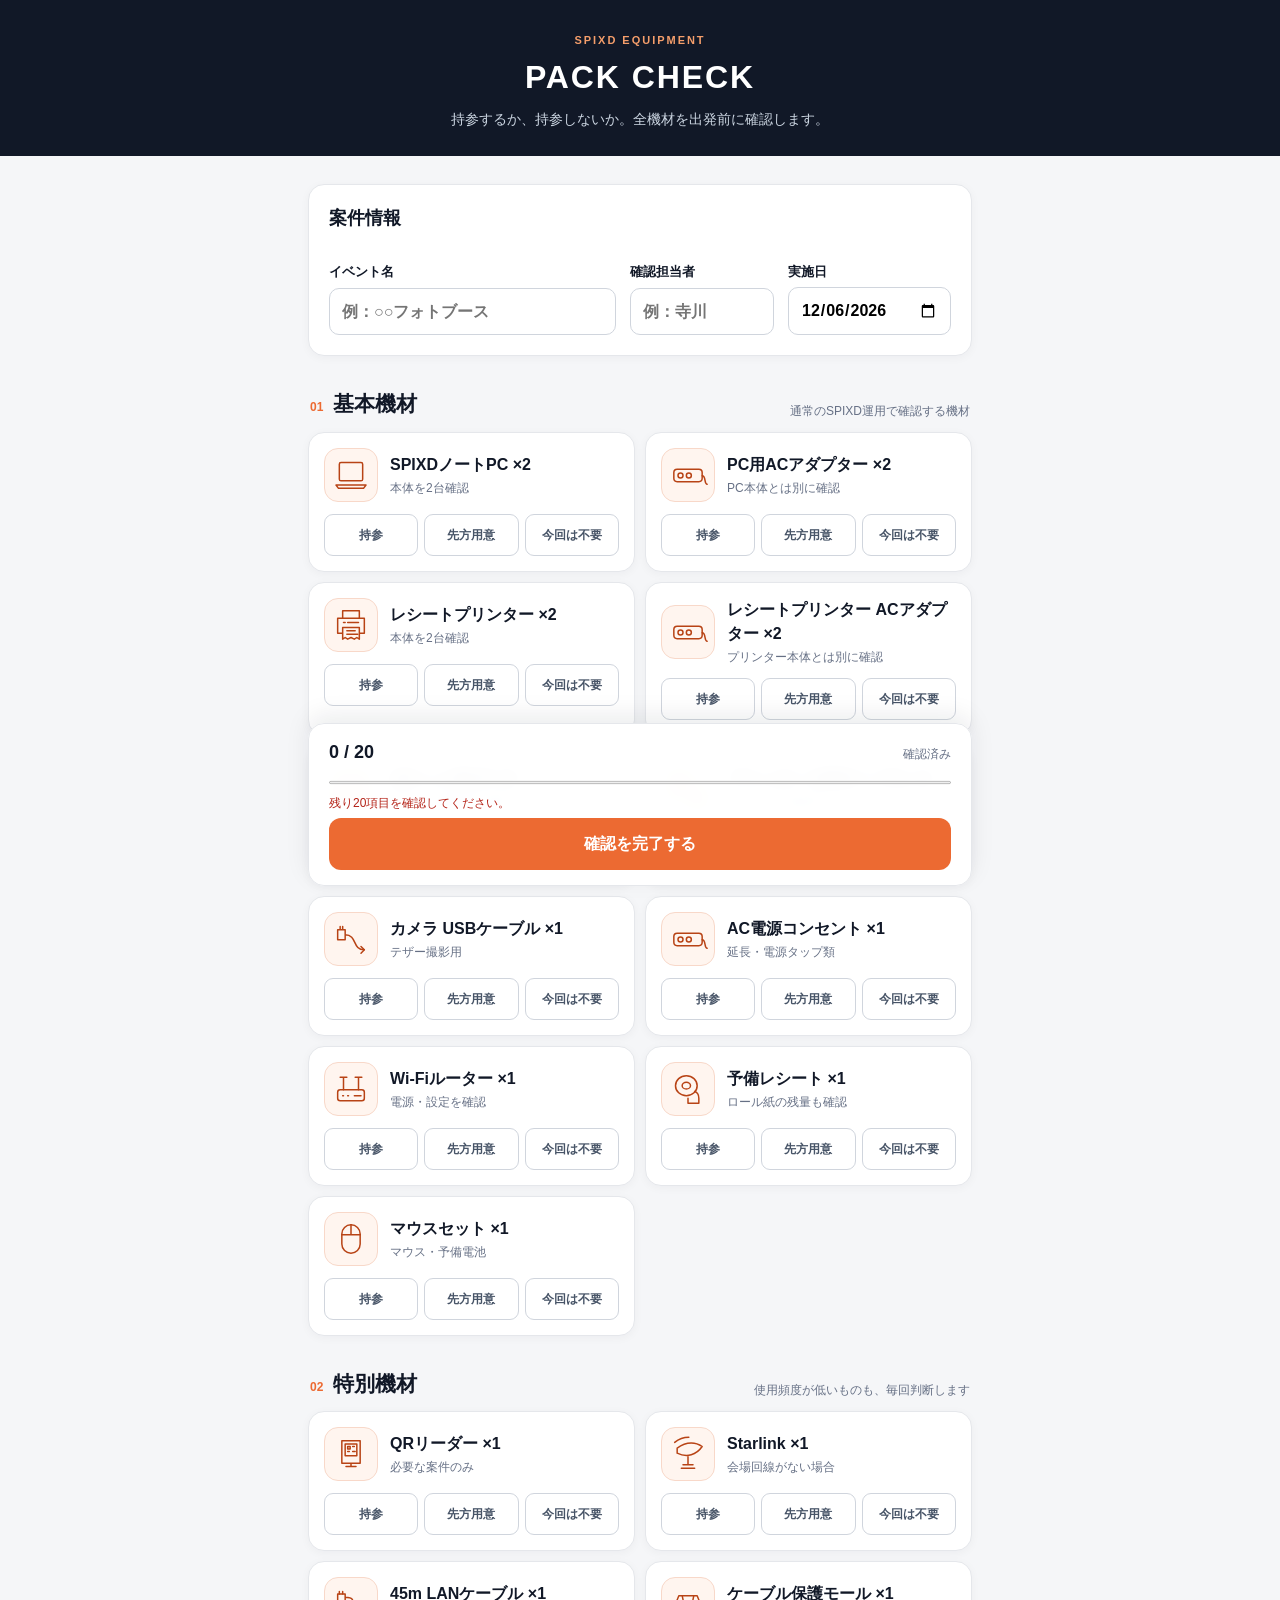
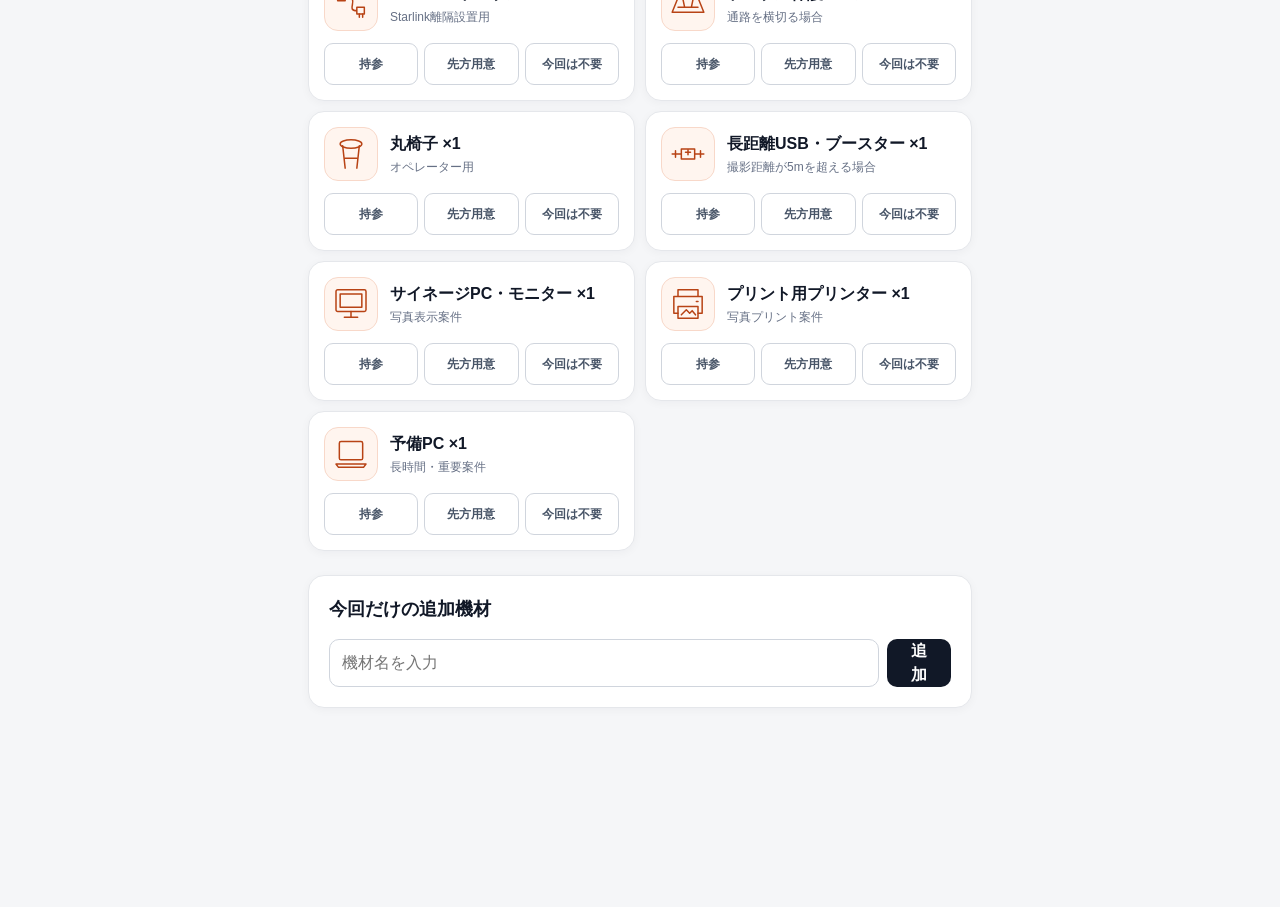
==== index.html @ fff408fb "Turn completion view into a shareable confirmation card" ====
<!doctype html>
<html lang="ja">
<head>
  <meta charset="utf-8">
  <meta name="viewport" content="width=device-width,initial-scale=1,viewport-fit=cover">
  <meta name="theme-color" content="#111827">
  <title>SPIXD PACK CHECK</title>
  <link rel="stylesheet" href="css/style.css">
</head>
<body>
  <header class="app-header">
    <p class="eyebrow">SPIXD EQUIPMENT</p>
    <h1>PACK CHECK</h1>
    <p>持参するか、持参しないか。全機材を出発前に確認します。</p>
  </header>

  <main id="checkView">
    <section class="card job-card">
      <h2>案件情報</h2>
      <label>イベント名<input id="eventName" type="text" placeholder="例：○○フォトブース" autocomplete="off"></label>
      <label>確認担当者<input id="staffName" type="text" placeholder="例：寺川" autocomplete="name"></label>
      <label>実施日<input id="eventDate" type="date"></label>
    </section>

    <section class="section-heading">
      <div><p class="step">01</p><h2>基本機材</h2></div>
      <p>通常のSPIXD運用で確認する機材</p>
    </section>
    <div id="basicList" class="equipment-list"></div>

    <section class="section-heading special-heading">
      <div><p class="step">02</p><h2>特別機材</h2></div>
      <p>使用頻度が低いものも、毎回判断します</p>
    </section>
    <div id="specialList" class="equipment-list"></div>

    <section class="card add-card">
      <h2>今回だけの追加機材</h2>
      <div class="add-row">
        <input id="customItem" type="text" placeholder="機材名を入力">
        <button id="addItem" type="button">追加</button>
      </div>
    </section>

    <div class="progress-panel">
      <div><strong id="progressText">0 / 0</strong><span>確認済み</span></div>
      <progress id="progressBar" value="0" max="1"></progress>
      <p id="validationMessage" aria-live="polite"></p>
      <button id="submitButton" class="primary-button" type="button">確認を完了する</button>
    </div>
  </main>

  <main id="resultView" class="result-view" hidden>
    <article id="resultCard" class="result-card">
    <div class="document-label">SPIXD PACK CHECK｜積み込み確認書</div>
    <section class="completion">
      <div class="checkmark">✓</div>
      <p class="eyebrow">SPIXD EQUIPMENT</p>
      <h1>機材確認 完了</h1>
      <p id="completedAt"></p>
    </section>
    <section class="card summary-card">
      <dl>
        <div><dt>イベント</dt><dd id="resultEvent"></dd></div>
        <div><dt>実施日</dt><dd id="resultDate"></dd></div>
        <div><dt>確認担当</dt><dd id="resultStaff"></dd></div>
      </dl>
      <div class="counts">
        <div><strong id="bringCount">0</strong><span>持参</span></div>
        <div><strong id="clientCount">0</strong><span>先方用意</span></div>
        <div><strong id="skipCount">0</strong><span>今回は不要</span></div>
      </div>
    </section>
    <div id="resultLists"></div>
    <footer class="card-footer">株式会社QLCLE｜SPIXD</footer>
    </article>
    <p class="screenshot-note">上のカード全体をスクリーンショットして共有してください。</p>
    <button id="backButton" class="secondary-button" type="button">チェック画面に戻る</button>
  </main>

  <script src="js/app.js"></script>
</body>
</html>
---- css/style.css ----
:root{color-scheme:light;--ink:#111827;--muted:#667085;--line:#e5e7eb;--bg:#f5f6f8;--card:#fff;--accent:#ec6a32;--green:#16835e;--blue:#2563eb;--gray:#6b7280}
*{box-sizing:border-box}body{margin:0;background:var(--bg);color:var(--ink);font-family:-apple-system,BlinkMacSystemFont,"Segoe UI","Noto Sans JP",sans-serif;line-height:1.5}
button,input{font:inherit}.app-header{padding:32px 20px 26px;background:var(--ink);color:#fff}.app-header h1{margin:0;font-size:32px;letter-spacing:.06em}.app-header>p:last-child{max-width:560px;margin:8px 0 0;color:#cbd5e1;font-size:14px}.eyebrow{margin:0 0 4px;font-size:11px;font-weight:800;letter-spacing:.18em;color:#f59e6b}
main{width:min(720px,100%);margin:auto;padding:20px}.card,.equipment-item{background:var(--card);border:1px solid var(--line);border-radius:16px;box-shadow:0 2px 10px rgba(17,24,39,.04)}
.card{padding:20px}.card h2{margin:0 0 16px;font-size:18px}.job-card{display:grid;gap:14px}.job-card label{display:grid;gap:6px;font-size:13px;font-weight:700}
input{width:100%;min-height:46px;border:1px solid #d0d5dd;border-radius:10px;padding:10px 12px;background:#fff;font-size:16px}
.section-heading{display:flex;justify-content:space-between;align-items:end;margin:32px 2px 12px}.section-heading div{display:flex;align-items:baseline;gap:10px}.section-heading h2{margin:0;font-size:21px}.section-heading>p{margin:0;color:var(--muted);font-size:12px;text-align:right}.step{margin:0;color:var(--accent);font-weight:800;font-size:12px}
.equipment-list{display:grid;gap:10px}.equipment-item{padding:15px;transition:border-color .18s,box-shadow .18s}.equipment-item:has(input:checked){border-color:#cbd5e1;box-shadow:0 4px 14px rgba(17,24,39,.07)}.item-top{display:flex;align-items:center;gap:12px;margin-bottom:12px}.item-icon{display:grid;place-items:center;flex:0 0 54px;height:54px;border-radius:14px;background:#fff5ef;color:#b84315;border:1px solid #f8d8c9}.item-icon svg{width:40px;height:40px;overflow:visible}.item-copy{min-width:0}.item-copy h3{margin:0;font-size:16px}.item-copy p{margin:2px 0 0;color:var(--muted);font-size:12px}
.choices{display:grid;grid-template-columns:repeat(3,1fr);gap:6px}.choice{position:relative}.choice input{position:absolute;opacity:0;pointer-events:none}.choice span{display:grid;place-items:center;min-height:42px;border:1px solid #d0d5dd;border-radius:9px;font-size:12px;font-weight:700;color:#475467;text-align:center;padding:5px}.choice input:checked+span{border-color:var(--ink);background:var(--ink);color:#fff}.choice.bring input:checked+span{border-color:var(--green);background:var(--green)}.choice.client input:checked+span{border-color:var(--blue);background:var(--blue)}.choice.skip input:checked+span{border-color:var(--gray);background:var(--gray)}
.add-card{margin-top:24px}.add-row{display:flex;gap:8px}.add-row button{border:0;border-radius:10px;padding:0 18px;background:var(--ink);color:#fff;font-weight:800}
.remove-button{margin-left:auto;border:0;background:transparent;color:#b42318;font-size:12px}
.progress-panel{position:sticky;bottom:0;margin:28px -20px -20px;padding:15px 20px calc(15px + env(safe-area-inset-bottom));background:rgba(255,255,255,.96);border-top:1px solid var(--line);box-shadow:0 -8px 25px rgba(17,24,39,.08);backdrop-filter:blur(8px)}.progress-panel>div:first-child{display:flex;justify-content:space-between;align-items:baseline}.progress-panel strong{font-size:18px}.progress-panel span{color:var(--muted);font-size:12px}progress{width:100%;height:7px;accent-color:var(--green)}#validationMessage{min-height:20px;margin:4px 0;color:#b42318;font-size:12px}
.primary-button,.secondary-button{width:100%;min-height:52px;border-radius:12px;font-weight:800}.primary-button{border:0;background:var(--accent);color:#fff}.secondary-button{margin-top:14px;border:1px solid #d0d5dd;background:#fff;color:var(--ink)}
.result-view{padding-top:30px;padding-bottom:50px}.completion{text-align:center;padding:15px 0 24px}.completion h1{margin:2px 0 6px;font-size:28px}.completion>p:last-child{color:var(--muted);font-size:13px}.checkmark{display:grid;place-items:center;width:58px;height:58px;margin:0 auto 14px;border-radius:50%;background:var(--green);color:#fff;font-size:30px;font-weight:900}
.summary-card dl{margin:0}.summary-card dl div{display:grid;grid-template-columns:90px 1fr;padding:8px 0;border-bottom:1px solid var(--line)}dt{color:var(--muted);font-size:13px}dd{margin:0;font-weight:700}.counts{display:grid;grid-template-columns:repeat(3,1fr);gap:8px;margin-top:18px}.counts div{text-align:center;padding:12px 4px;border-radius:12px;background:#f2f4f7}.counts strong{display:block;font-size:25px}.counts span{font-size:11px;color:var(--muted)}
.result-section{margin-top:18px}.result-section h2{font-size:15px;margin:0 0 8px}.result-row{display:flex;justify-content:space-between;gap:12px;padding:10px 2px;border-bottom:1px solid var(--line);font-size:13px}.status{font-weight:800;white-space:nowrap}.status-bring{color:var(--green)}.status-client{color:var(--blue)}.status-skip{color:var(--gray)}.screenshot-note{text-align:center;color:var(--muted);font-size:12px;margin:25px 0 0}
@media(min-width:640px){.app-header{text-align:center}.app-header>p:last-child{margin:8px auto 0}main{padding:28px}.job-card{grid-template-columns:2fr 1fr 1fr}.job-card h2{grid-column:1/-1}.progress-panel{margin-left:0;margin-right:0;border:1px solid var(--line);border-radius:16px;bottom:14px}.equipment-list{grid-template-columns:repeat(2,1fr)}}
@media print{.secondary-button,.screenshot-note{display:none}.result-view{padding:0}.card{box-shadow:none}}
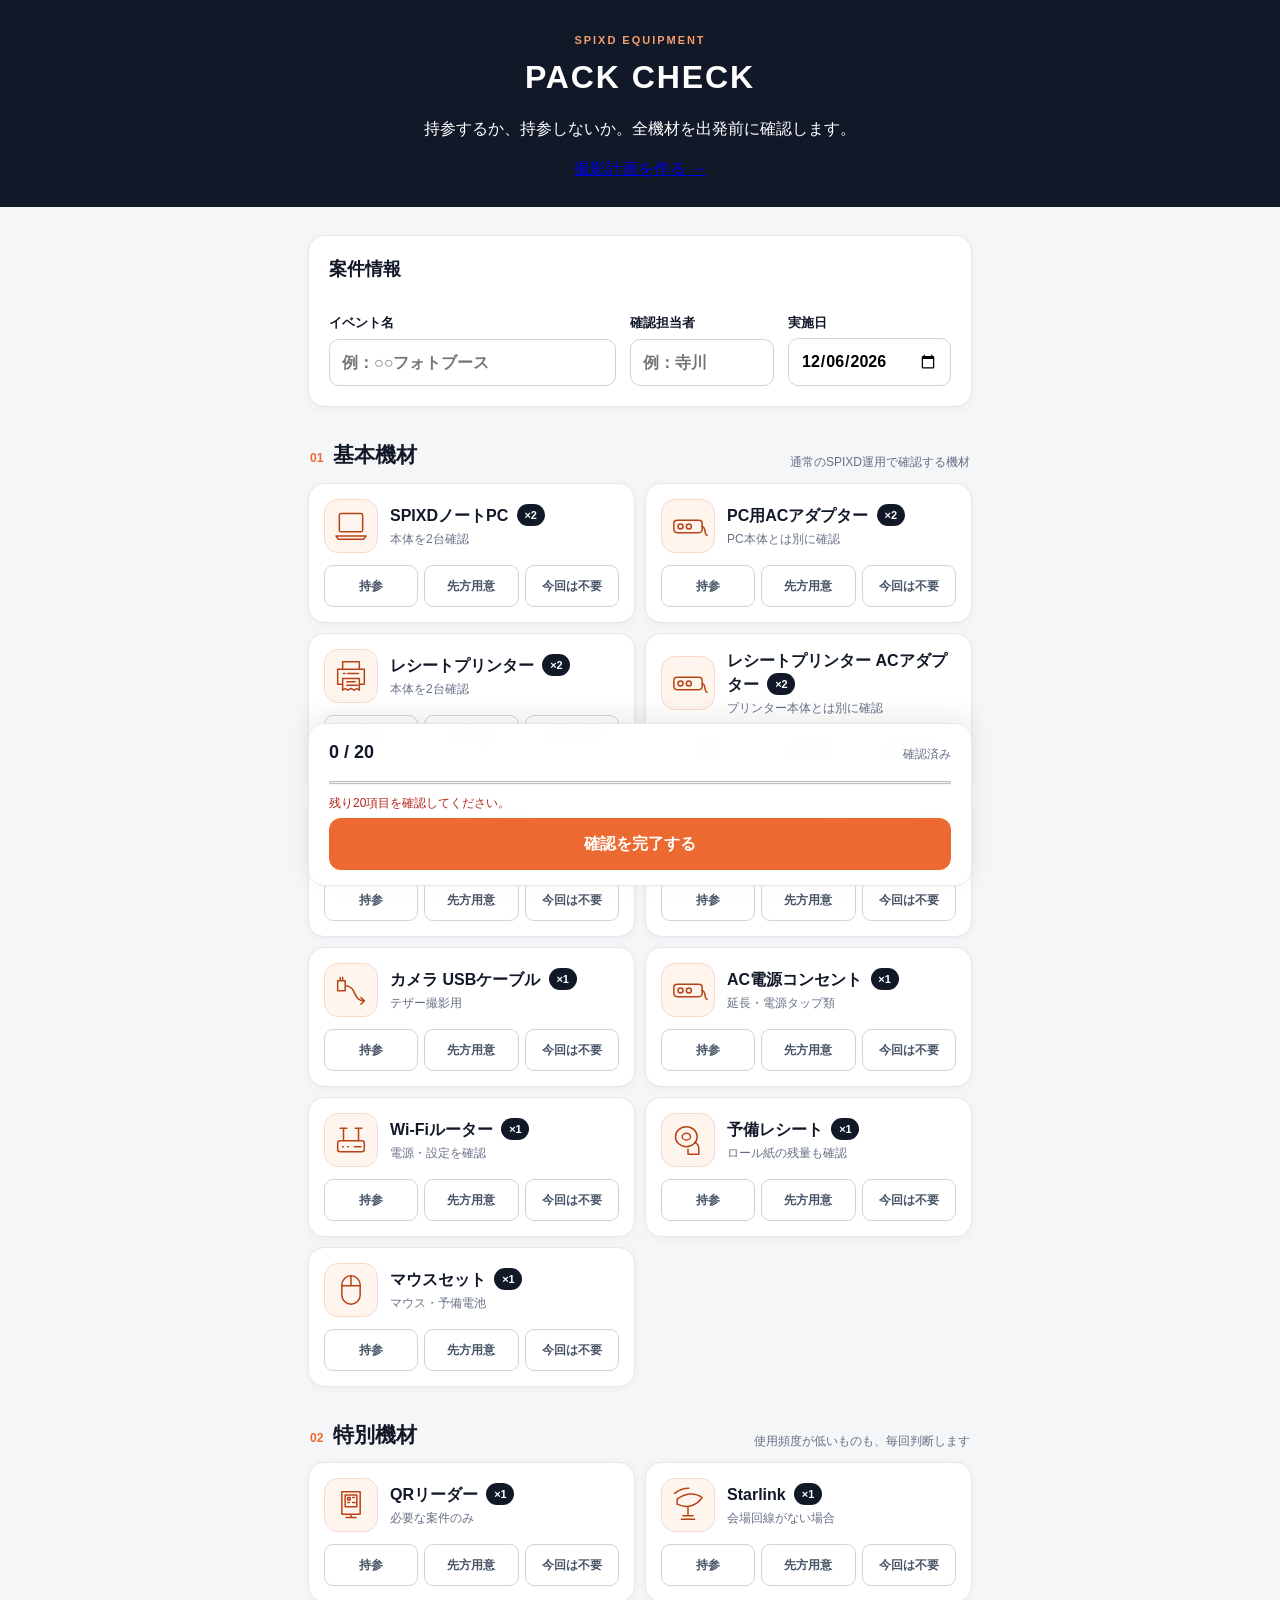
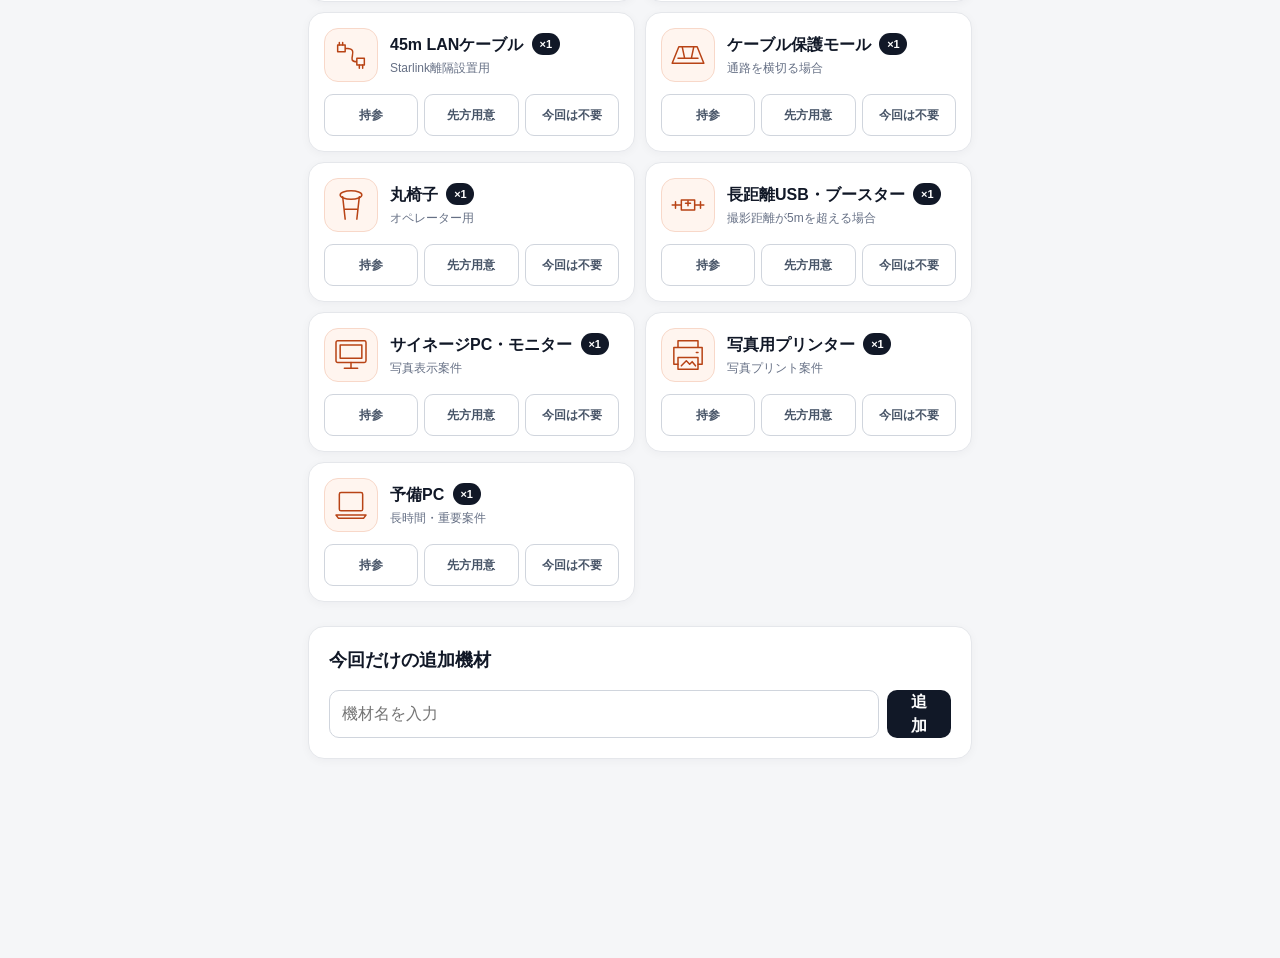
==== commit 362ab62f: "Link planner and load shared equipment catalog" ====
--- a/index.html
+++ b/index.html
@@ -12,6 +12,7 @@
     <p class="eyebrow">SPIXD EQUIPMENT</p>
     <h1>PACK CHECK</h1>
     <p>持参するか、持参しないか。全機材を出発前に確認します。</p>
+    <a class="header-link" href="plan.html">撮影計画を作る →</a>
   </header>
 
   <main id="checkView">
@@ -78,6 +79,7 @@
     <button id="backButton" class="secondary-button" type="button">チェック画面に戻る</button>
   </main>
 
+  <script src="js/catalog.js"></script>
   <script src="js/app.js"></script>
 </body>
 </html>
--- a/css/style.css
+++ b/css/style.css
@@ -15,4 +15,12 @@
 .summary-card dl{margin:0}.summary-card dl div{display:grid;grid-template-columns:90px 1fr;padding:8px 0;border-bottom:1px solid var(--line)}dt{color:var(--muted);font-size:13px}dd{margin:0;font-weight:700}.counts{display:grid;grid-template-columns:repeat(3,1fr);gap:8px;margin-top:18px}.counts div{text-align:center;padding:12px 4px;border-radius:12px;background:#f2f4f7}.counts strong{display:block;font-size:25px}.counts span{font-size:11px;color:var(--muted)}
 .result-section{margin-top:18px}.result-section h2{font-size:15px;margin:0 0 8px}.result-row{display:flex;justify-content:space-between;gap:12px;padding:10px 2px;border-bottom:1px solid var(--line);font-size:13px}.status{font-weight:800;white-space:nowrap}.status-bring{color:var(--green)}.status-client{color:var(--blue)}.status-skip{color:var(--gray)}.screenshot-note{text-align:center;color:var(--muted);font-size:12px;margin:25px 0 0}
 @media(min-width:640px){.app-header{text-align:center}.app-header>p:last-child{margin:8px auto 0}main{padding:28px}.job-card{grid-template-columns:2fr 1fr 1fr}.job-card h2{grid-column:1/-1}.progress-panel{margin-left:0;margin-right:0;border:1px solid var(--line);border-radius:16px;bottom:14px}.equipment-list{grid-template-columns:repeat(2,1fr)}}
-@media print{.secondary-button,.screenshot-note{display:none}.result-view{padding:0}.card{box-shadow:none}}+@media print{.secondary-button,.screenshot-note{display:none}.result-view{padding:0}.card{box-shadow:none}}
+.qty-badge{display:inline-flex;align-items:center;justify-content:center;min-width:28px;height:22px;margin-left:4px;padding:0 7px;border-radius:999px;background:#111827;color:#fff;font-size:11px;vertical-align:2px}
+.result-card{overflow:hidden;background:#fff;border:1px solid #d0d5dd;border-radius:18px;box-shadow:0 12px 30px rgba(17,24,39,.10);padding:20px}
+.document-label{margin:-20px -20px 0;padding:12px 18px;background:#111827;color:#fff;font-size:10px;font-weight:800;letter-spacing:.09em}
+.result-card .completion{padding-top:26px}.result-card .summary-card{box-shadow:none;border-radius:13px;background:#f8fafc}
+.result-card .result-section{break-inside:avoid}.result-qty{display:inline-block;color:#344054;font-size:11px}
+.card-footer{margin:24px -20px -20px;padding:12px 18px;border-top:1px solid #e5e7eb;color:#98a2b3;font-size:9px;text-align:right;letter-spacing:.04em}
+@media(max-width:420px){.result-card{padding:14px;border-radius:12px}.document-label{margin:-14px -14px 0}.card-footer{margin:20px -14px -14px}.result-row{font-size:12px}.result-section h2{padding-top:2px}.summary-card{padding:14px}}
+@media print{body{background:#fff}.result-card{border:0;box-shadow:none}.document-label{print-color-adjust:exact;-webkit-print-color-adjust:exact}}
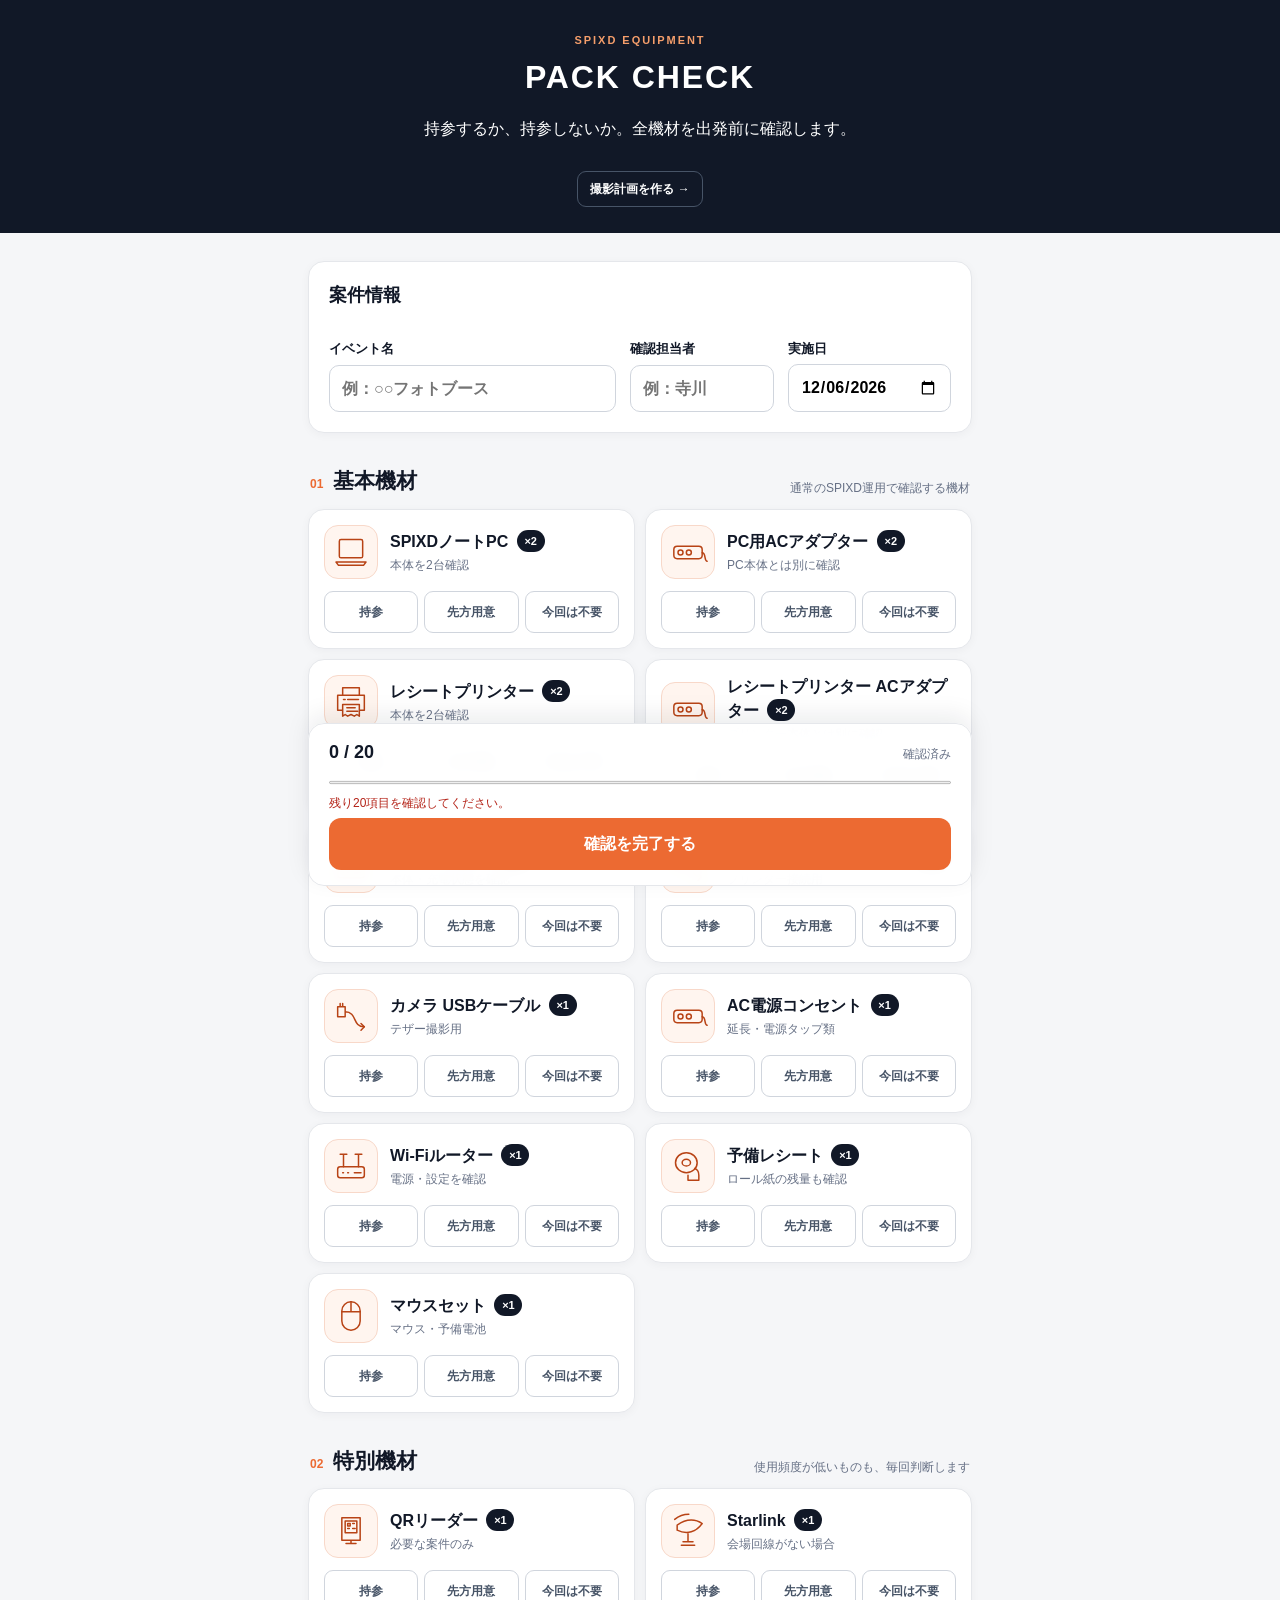
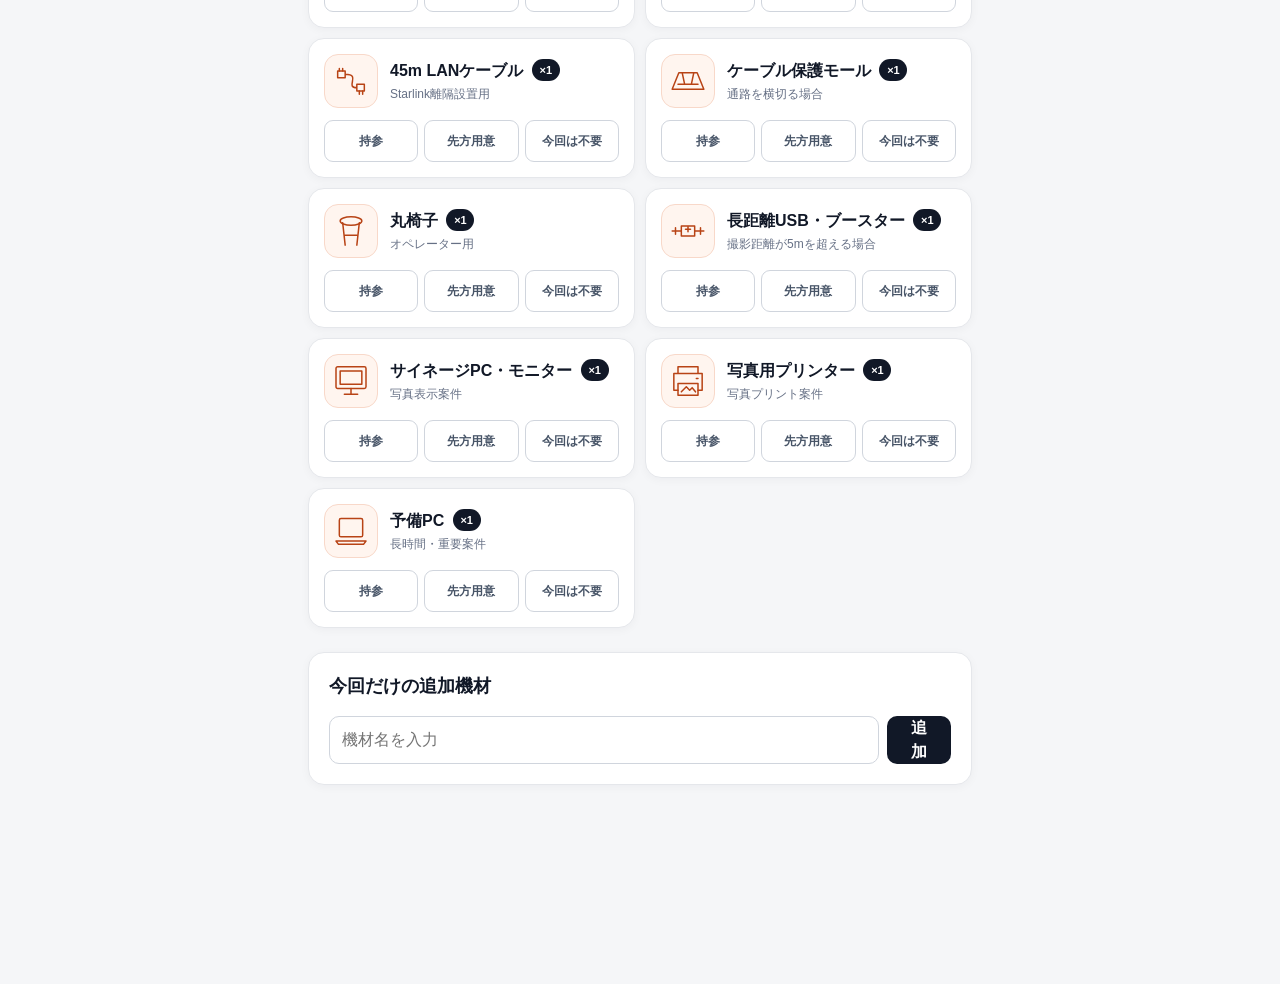
==== commit 39dba2df: "Version checklist assets to refresh browser caches" ====
--- a/index.html
+++ b/index.html
@@ -5,7 +5,7 @@
   <meta name="viewport" content="width=device-width,initial-scale=1,viewport-fit=cover">
   <meta name="theme-color" content="#111827">
   <title>SPIXD PACK CHECK</title>
-  <link rel="stylesheet" href="css/style.css">
+  <link rel="stylesheet" href="css/style.css?v=20260927-4">
 </head>
 <body>
   <header class="app-header">
@@ -79,7 +79,7 @@
     <button id="backButton" class="secondary-button" type="button">チェック画面に戻る</button>
   </main>
 
-  <script src="js/catalog.js"></script>
-  <script src="js/app.js"></script>
+  <script src="js/catalog.js?v=20260927-4"></script>
+  <script src="js/app.js?v=20260927-4"></script>
 </body>
 </html>
--- a/css/style.css
+++ b/css/style.css
@@ -24,3 +24,11 @@
 .card-footer{margin:24px -20px -20px;padding:12px 18px;border-top:1px solid #e5e7eb;color:#98a2b3;font-size:9px;text-align:right;letter-spacing:.04em}
 @media(max-width:420px){.result-card{padding:14px;border-radius:12px}.document-label{margin:-14px -14px 0}.card-footer{margin:20px -14px -14px}.result-row{font-size:12px}.result-section h2{padding-top:2px}.summary-card{padding:14px}}
 @media print{body{background:#fff}.result-card{border:0;box-shadow:none}.document-label{print-color-adjust:exact;-webkit-print-color-adjust:exact}}
+
+.header-link{display:inline-flex;margin-top:14px;padding:8px 12px;border:1px solid #475467;border-radius:9px;color:#fff;text-decoration:none;font-size:12px;font-weight:800}
+.plan-job-card{grid-template-columns:2fr 1fr}.plan-list{display:grid;gap:10px}.plan-item{display:grid;grid-template-columns:1fr auto;align-items:center;gap:12px;padding:13px;background:#fff;border:1px solid var(--line);border-radius:15px}.plan-select{display:flex;align-items:center;gap:10px;min-width:0;cursor:pointer}.plan-select>input{position:absolute;opacity:0;pointer-events:none}.plan-check{display:grid;place-items:center;flex:0 0 25px;height:25px;border:2px solid #d0d5dd;border-radius:7px;color:transparent;font-weight:900}.plan-select>input:checked+.plan-check{border-color:var(--green);background:var(--green);color:#fff}.plan-copy{display:grid;min-width:0}.plan-copy strong{font-size:14px}.plan-copy small{color:var(--muted);font-size:11px}.plan-select .item-icon{flex-basis:46px;height:46px}.plan-select .item-icon svg{width:34px;height:34px}
+.quantity-control{display:grid;grid-template-columns:auto 40px 52px 40px;align-items:center;gap:4px}.quantity-control>span{font-size:11px;color:var(--muted)}.quantity-control button{height:38px;border:1px solid #d0d5dd;background:#f8fafc;border-radius:8px;font-weight:800}.quantity-control input{min-height:38px;height:38px;padding:4px;text-align:center}
+.qty-input{max-width:70px}.custom-plan-list{display:grid;gap:6px;margin-top:12px}.custom-plan-row{display:grid;grid-template-columns:1fr auto auto;align-items:center;gap:10px;padding:9px 0;border-top:1px solid var(--line);font-size:13px}.custom-plan-row button{border:0;background:transparent;color:#b42318}
+.plan-actions p{min-height:18px;margin:0 0 6px;color:#b42318;font-size:12px}.generated-plan{margin:24px 0;padding:24px;background:#fff;border:1px solid var(--line);border-radius:16px;text-align:center}.generated-plan h2{margin:8px 0}.generated-plan p{color:var(--muted);font-size:13px}.primary-link{display:grid;place-items:center;min-height:52px;margin-top:20px;border-radius:12px;background:var(--accent);color:#fff;text-decoration:none;font-weight:800}.plan-notice{display:flex;justify-content:space-between;gap:10px;margin-bottom:14px;padding:12px 14px;border-radius:12px;background:#ecfdf3;border:1px solid #abefc6;color:#067647;font-size:12px}.plan-notice span{text-align:right}
+@media(min-width:640px){.plan-list{grid-template-columns:1fr}.plan-header{text-align:center}.plan-header .header-link{display:none}}
+@media(max-width:600px){.plan-job-card{grid-template-columns:1fr}.plan-item{grid-template-columns:1fr}.quantity-control{grid-template-columns:1fr 42px 58px 42px}.quantity-control>span{text-align:right}.plan-select .item-icon{display:none}.add-row{flex-wrap:wrap}.add-row #planCustomName{flex:1 1 180px}}
